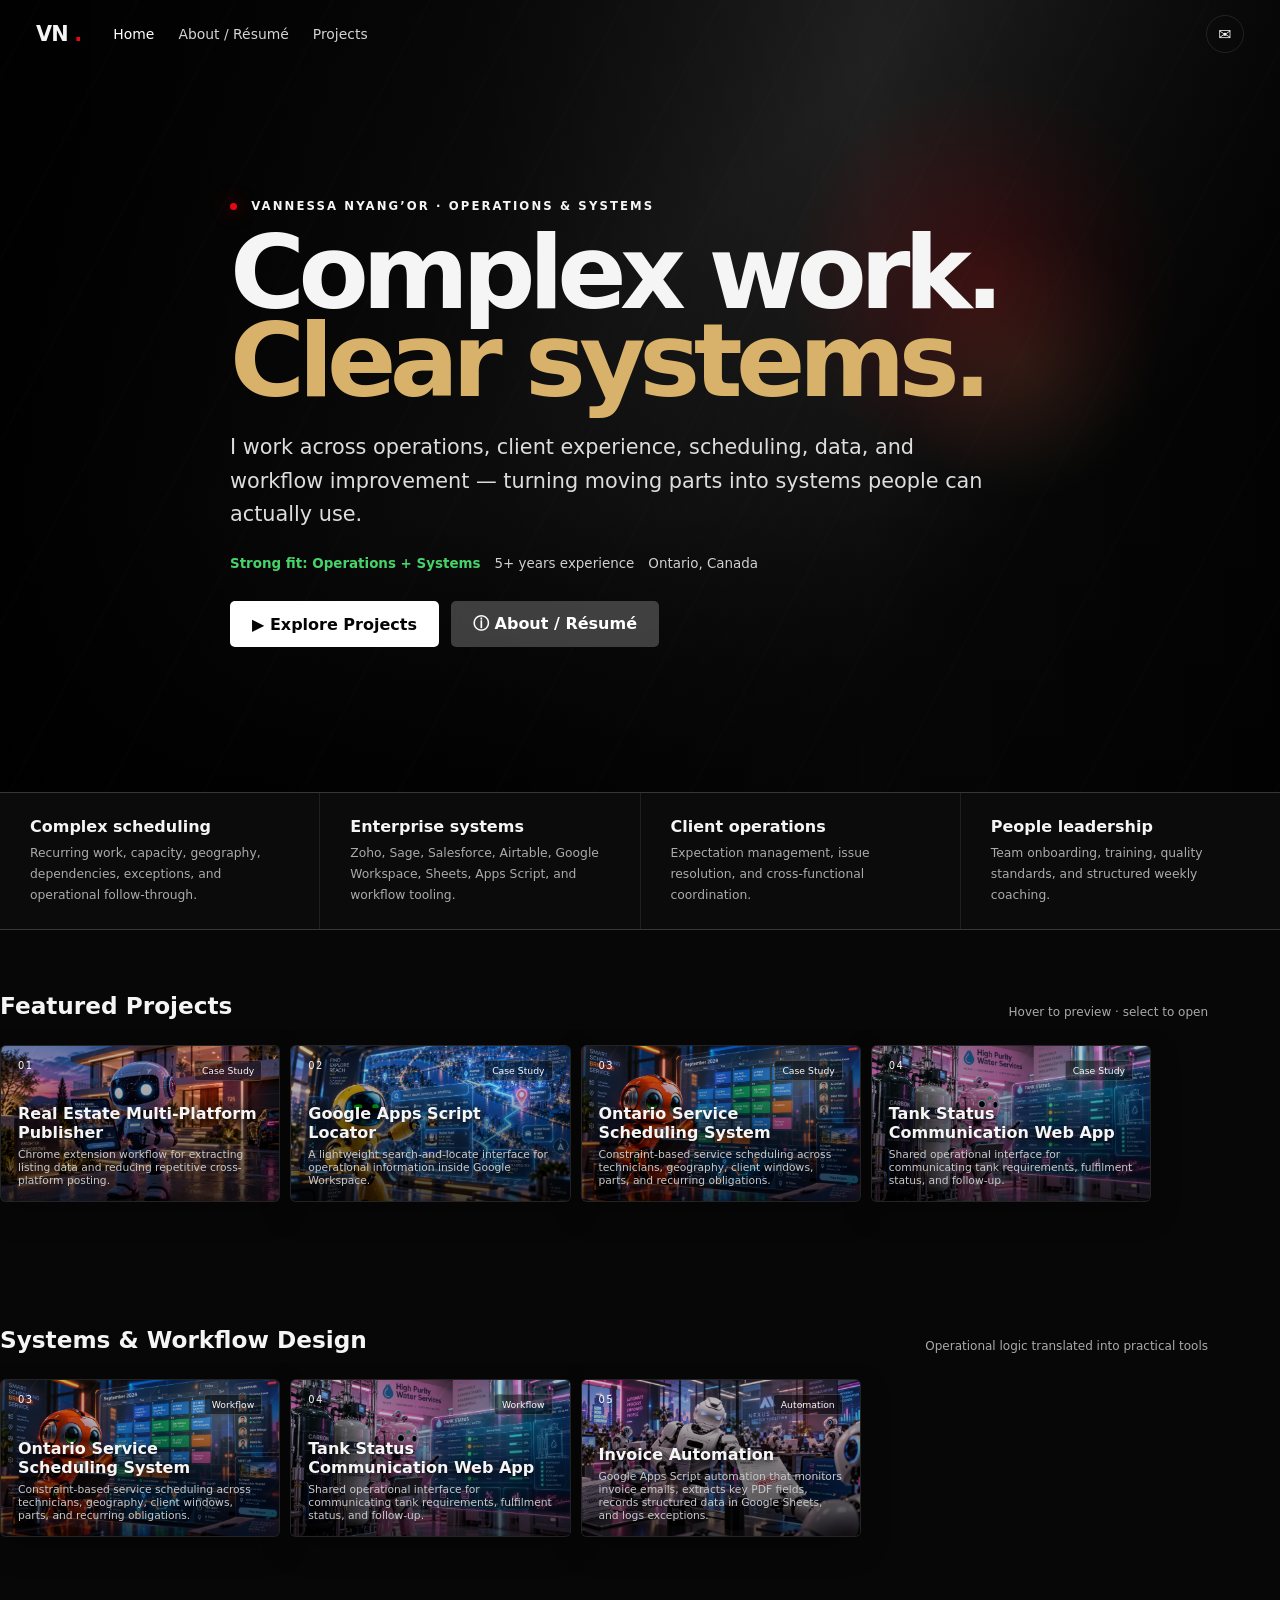
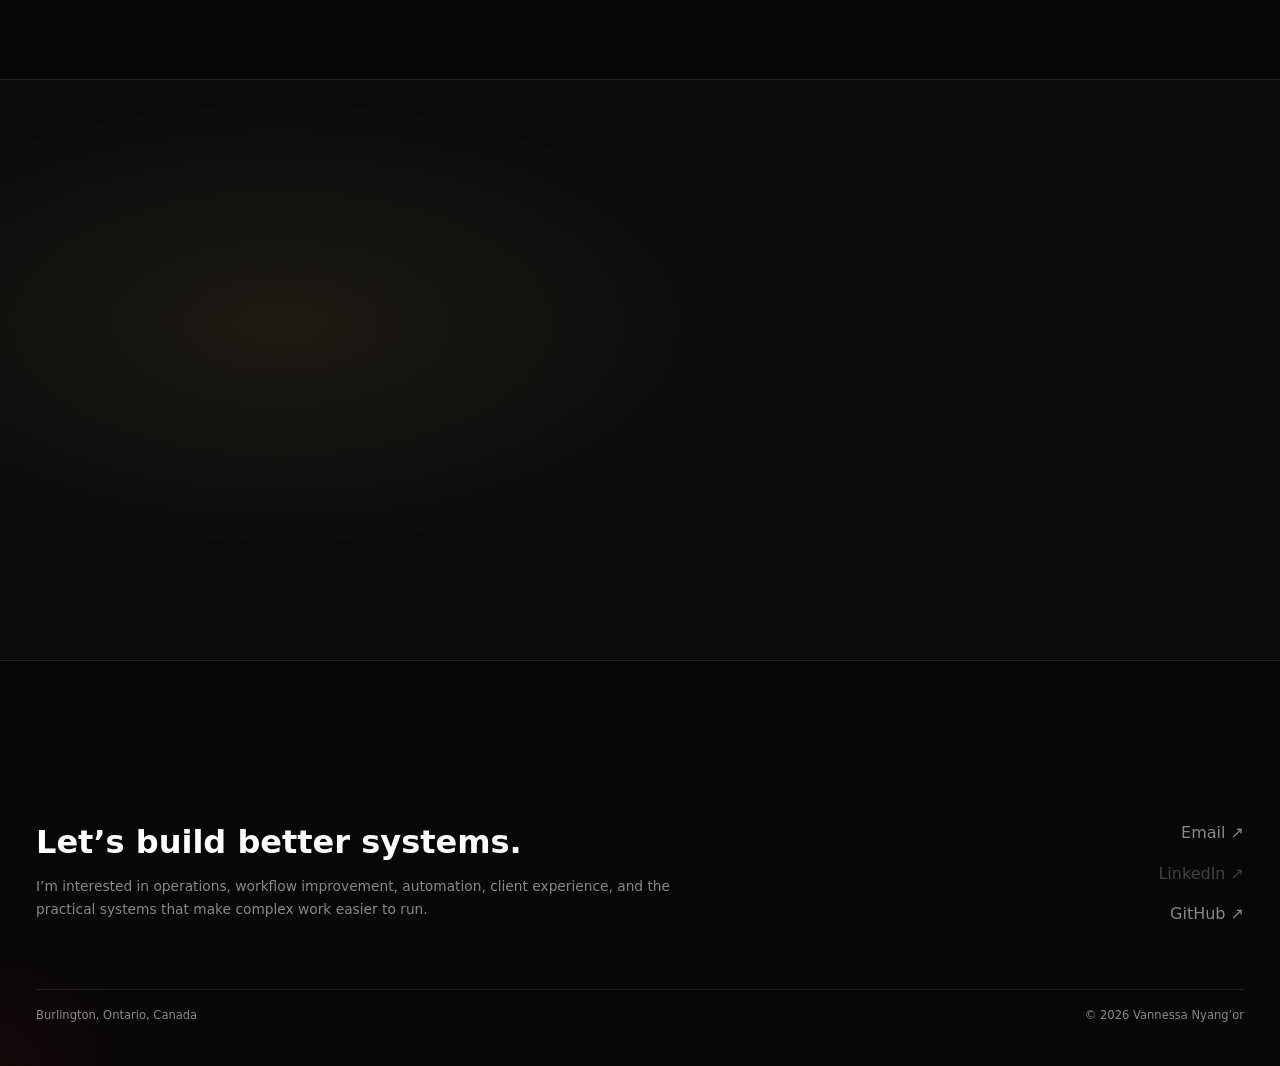
==== index.html @ 79437a76 "Add files via upload" ====
<!DOCTYPE html>
<html lang="en">
 <head>
  <meta charset="utf-8">
  <meta content="width=device-width,initial-scale=1" name="viewport">
  <title>
   Vannessa Nyang&rsquo;or | Operations & Systems
  </title>
  <meta content="Vannessa Nyang&rsquo;or &mdash; operations, client experience, scheduling, workflow improvement, and automation." name="description">
  <meta content="Vannessa Nyang&rsquo;or | Operations & Systems" property="og:title">
  <meta content="Operations, systems, workflow improvement, and practical automation." property="og:description">
  <meta content="website" property="og:type">
  <meta content="#070707" name="theme-color">
  <link href="styles.css" rel="stylesheet">
 </head>
 <body>
  <div class="site">
   <nav class="nav">
    <div class="shell nav-inner">
     <a class="logo" href="index.html">
      VN
      <span>
       .
      </span>
     </a>
     <button aria-label="Open navigation" class="menu">
      ☰
     </button>
     <div class="nav-links">
      <a class="active" href="index.html">
       Home
      </a>
      <a class="" href="about.html">
       About / R&eacute;sum&eacute;
      </a>
      <a class="" href="projects.html">
       Projects
      </a>
     </div>
     <div class="spacer">
     </div>
     <a aria-label="Email" class="contact-dot" data-link="email" href="mailto:vannessa.nyangor@gmail.com">
      ✉
     </a>
    </div>
   </nav>
   <header class="hero">
    <div class="shell hero-content">
     <div class="kicker">
      <span class="dot">
      </span>
      Vannessa Nyang&rsquo;or &middot; Operations & Systems
     </div>
     <h1>
      Complex work.
      <br>
      <span class="accent">
       Clear systems.
      </span>
     </h1>
     <div class="hero-sub">
      I work across operations, client experience, scheduling, data, and workflow improvement &mdash; turning moving parts into systems people can actually use.
     </div>
     <div class="hero-meta">
      <span class="match">
       Strong fit: Operations + Systems
      </span>
      <span>
       5+ years experience
      </span>
      <span>
       Ontario, Canada
      </span>
     </div>
     <div class="actions">
      <a class="btn primary" href="projects.html">
       ▶ Explore Projects
      </a>
      <a class="btn secondary" href="about.html">
       ⓘ About / R&eacute;sum&eacute;
      </a>
     </div>
    </div>
   </header>
   <section class="stats">
    <div class="stat">
     <b>
      Complex scheduling
     </b>
     <span>
      Recurring work, capacity, geography, dependencies, exceptions, and operational follow-through.
     </span>
    </div>
    <div class="stat">
     <b>
      Enterprise systems
     </b>
     <span>
      Zoho, Sage, Salesforce, Airtable, Google Workspace, Sheets, Apps Script, and workflow tooling.
     </span>
    </div>
    <div class="stat">
     <b>
      Client operations
     </b>
     <span>
      Expectation management, issue resolution, and cross-functional coordination.
     </span>
    </div>
    <div class="stat">
     <b>
      People leadership
     </b>
     <span>
      Team onboarding, training, quality standards, and structured weekly coaching.
     </span>
    </div>
   </section>
   <main class="content">
    <section class="rail-section shell">
     <div class="rail-head">
      <h2>
       Featured Projects
      </h2>
      <p>
       Hover to preview &middot; select to open
      </p>
     </div>
     <div class="rail-wrap" data-rail>
      <button aria-label="Scroll left" class="rail-control left" data-dir="left">
       &lsaquo;
      </button>
      <div class="rail">
       <a class="tile reveal" data-project-key="realEstatePublisher" href="project-real-estate-publisher.html" style="--c1:#e50914;--c2:#241014">
        <div class="tile-card">
         <div class="tile-art">
         </div>
         <div class="tile-top">
          <span class="tile-code">
           01
          </span>
          <span class="tile-badge">
           Case Study
          </span>
         </div>
         <div class="tile-info">
          <div class="tile-title">
           Real Estate Multi-Platform Publisher
          </div>
          <div class="tile-sub">
           Chrome extension workflow for extracting listing data and reducing repetitive cross-platform posting.
          </div>
         </div>
         <div class="tile-hover">
          <div class="tile-actions">
           <span class="circle">
            ▶
           </span>
           <span class="circle dark">
            ＋
           </span>
          </div>
          <div class="tile-desc">
           Chrome extension workflow for extracting listing data and reducing repetitive cross-platform posting.
          </div>
          <div class="tile-tags">
           <span>
            Chrome Extension
           </span>
           <span>
            Automation
           </span>
           <span>
            JavaScript
           </span>
          </div>
         </div>
        </div>
       </a>
       <a class="tile reveal" data-project-key="appsScriptLocator" href="project-apps-script-locator.html" style="--c1:#4285f4;--c2:#0d1c32">
        <div class="tile-card">
         <div class="tile-art">
         </div>
         <div class="tile-top">
          <span class="tile-code">
           02
          </span>
          <span class="tile-badge">
           Case Study
          </span>
         </div>
         <div class="tile-info">
          <div class="tile-title">
           Google Apps Script Locator
          </div>
          <div class="tile-sub">
           A lightweight search-and-locate interface for operational information inside Google Workspace.
          </div>
         </div>
         <div class="tile-hover">
          <div class="tile-actions">
           <span class="circle">
            ▶
           </span>
           <span class="circle dark">
            ＋
           </span>
          </div>
          <div class="tile-desc">
           A lightweight search-and-locate interface for operational information inside Google Workspace.
          </div>
          <div class="tile-tags">
           <span>
            Apps Script
           </span>
           <span>
            Google Workspace
           </span>
           <span>
            Search
           </span>
          </div>
         </div>
        </div>
       </a>
       <a class="tile reveal" data-project-key="serviceScheduling" href="project-service-scheduling.html" style="--c1:#d7b06a;--c2:#2d2616">
        <div class="tile-card">
         <div class="tile-art">
         </div>
         <div class="tile-top">
          <span class="tile-code">
           03
          </span>
          <span class="tile-badge">
           Case Study
          </span>
         </div>
         <div class="tile-info">
          <div class="tile-title">
           Ontario Service Scheduling System
          </div>
          <div class="tile-sub">
           Constraint-based service scheduling across technicians, geography, client windows, parts, and recurring obligations.
          </div>
         </div>
         <div class="tile-hover">
          <div class="tile-actions">
           <span class="circle">
            ▶
           </span>
           <span class="circle dark">
            ＋
           </span>
          </div>
          <div class="tile-desc">
           Constraint-based service scheduling across technicians, geography, client windows, parts, and recurring obligations.
          </div>
          <div class="tile-tags">
           <span>
            Scheduling
           </span>
           <span>
            Zoho
           </span>
           <span>
            Google Sheets
           </span>
           <span>
            Operations
           </span>
          </div>
         </div>
        </div>
       </a>
       <a class="tile reveal" data-project-key="tankStatus" href="project-tank-status.html" style="--c1:#00a878;--c2:#0b2a21">
        <div class="tile-card">
         <div class="tile-art">
         </div>
         <div class="tile-top">
          <span class="tile-code">
           04
          </span>
          <span class="tile-badge">
           Case Study
          </span>
         </div>
         <div class="tile-info">
          <div class="tile-title">
           Tank Status Communication Web App
          </div>
          <div class="tile-sub">
           Shared operational interface for communicating tank requirements, fulfilment status, and follow-up.
          </div>
         </div>
         <div class="tile-hover">
          <div class="tile-actions">
           <span class="circle">
            ▶
           </span>
           <span class="circle dark">
            ＋
           </span>
          </div>
          <div class="tile-desc">
           Shared operational interface for communicating tank requirements, fulfilment status, and follow-up.
          </div>
          <div class="tile-tags">
           <span>
            Apps Script
           </span>
           <span>
            Operations
           </span>
           <span>
            Shared Tool
           </span>
          </div>
         </div>
        </div>
       </a>
      </div>
      <button aria-label="Scroll right" class="rail-control right" data-dir="right">
       &lsaquo;
      </button>
     </div>
    </section>
    <section class="rail-section shell">
     <div class="rail-head">
      <h2>
       Systems & Workflow Design
      </h2>
      <p>
       Operational logic translated into practical tools
      </p>
     </div>
     <div class="rail-wrap" data-rail>
      <button aria-label="Scroll left" class="rail-control left" data-dir="left">
       &lsaquo;
      </button>
      <div class="rail">
       <a class="tile reveal" data-project-key="serviceScheduling" href="project-service-scheduling.html" style="--c1:#d7b06a;--c2:#2d2616">
        <div class="tile-card">
         <div class="tile-art">
         </div>
         <div class="tile-top">
          <span class="tile-code">
           03
          </span>
          <span class="tile-badge">
           Workflow
          </span>
         </div>
         <div class="tile-info">
          <div class="tile-title">
           Ontario Service Scheduling System
          </div>
          <div class="tile-sub">
           Constraint-based service scheduling across technicians, geography, client windows, parts, and recurring obligations.
          </div>
         </div>
         <div class="tile-hover">
          <div class="tile-actions">
           <span class="circle">
            ▶
           </span>
           <span class="circle dark">
            ＋
           </span>
          </div>
          <div class="tile-desc">
           Constraint-based service scheduling across technicians, geography, client windows, parts, and recurring obligations.
          </div>
          <div class="tile-tags">
           <span>
            Scheduling
           </span>
           <span>
            Zoho
           </span>
           <span>
            Google Sheets
           </span>
           <span>
            Operations
           </span>
          </div>
         </div>
        </div>
       </a>
       <a class="tile reveal" data-project-key="tankStatus" href="project-tank-status.html" style="--c1:#00a878;--c2:#0b2a21">
        <div class="tile-card">
         <div class="tile-art">
         </div>
         <div class="tile-top">
          <span class="tile-code">
           04
          </span>
          <span class="tile-badge">
           Workflow
          </span>
         </div>
         <div class="tile-info">
          <div class="tile-title">
           Tank Status Communication Web App
          </div>
          <div class="tile-sub">
           Shared operational interface for communicating tank requirements, fulfilment status, and follow-up.
          </div>
         </div>
         <div class="tile-hover">
          <div class="tile-actions">
           <span class="circle">
            ▶
           </span>
           <span class="circle dark">
            ＋
           </span>
          </div>
          <div class="tile-desc">
           Shared operational interface for communicating tank requirements, fulfilment status, and follow-up.
          </div>
          <div class="tile-tags">
           <span>
            Apps Script
           </span>
           <span>
            Operations
           </span>
           <span>
            Shared Tool
           </span>
          </div>
         </div>
        </div>
       </a>
       <a class="tile reveal" data-project-key="invoiceAutomation" href="project-invoice-automation.html" style="--c1:#f04b3d;--c2:#2b1210">
        <div class="tile-card">
         <div class="tile-art">
         </div>
         <div class="tile-top">
          <span class="tile-code">
           05
          </span>
          <span class="tile-badge">
           Automation
          </span>
         </div>
         <div class="tile-info">
          <div class="tile-title">
           Invoice Automation
          </div>
          <div class="tile-sub">
           Google Apps Script automation that monitors invoice emails, extracts key PDF fields, records structured data in Google Sheets, and logs exceptions.
          </div>
         </div>
         <div class="tile-hover">
          <div class="tile-actions">
           <span class="circle">
            ▶
           </span>
           <span class="circle dark">
            ＋
           </span>
          </div>
          <div class="tile-desc">
           Google Apps Script automation that monitors invoice emails, extracts key PDF fields, records structured data in Google Sheets, and logs exceptions.
          </div>
          <div class="tile-tags">
           <span>
            Apps Script
           </span>
           <span>
            Gmail
           </span>
           <span>
            Google Sheets
           </span>
          </div>
         </div>
        </div>
       </a>
      </div>
      <button aria-label="Scroll right" class="rail-control right" data-dir="right">
       &lsaquo;
      </button>
     </div>
    </section>
    <section class="deep-section">
     <div class="shell split reveal">
      <div>
       <div class="kicker">
        <span class="dot">
        </span>
        How I work
       </div>
       <h2>
        Operations first.
        <br>
        Technology where it helps.
       </h2>
       <p>
        I start with the operational problem &mdash; what is getting lost, repeated, delayed, or misunderstood &mdash; and use workflow design, data structure, communication, and technology to make it easier to run.
       </p>
       <div class="actions">
        <a class="btn outline" href="about.html">
         View experience
        </a>
       </div>
      </div>
      <div class="system-visual">
       <div class="system-card one">
        <b>
         01 &middot; Identify the constraint
        </b>
        <span>
         Capacity, timing, ownership, missing information, dependencies, or exception rules.
        </span>
       </div>
       <div class="system-card two">
        <b>
         02 &middot; Build the workflow
        </b>
        <span>
         Make the decision path visible, repeatable, auditable, and easy to maintain.
        </span>
       </div>
       <div class="system-card three">
        <b>
         03 &middot; Improve the handoff
        </b>
        <span>
         Keep clients, teams, and systems aligned through completion.
        </span>
       </div>
      </div>
     </div>
    </section>
   </main>
   <footer class="footer">
    <div class="shell">
     <div class="footer-grid">
      <div>
       <h2>
        Let&rsquo;s build better systems.
       </h2>
       <p>
        I&rsquo;m interested in operations, workflow improvement, automation, client experience, and the practical systems that make complex work easier to run.
       </p>
      </div>
      <div class="footer-links">
       <a data-link="email" href="mailto:vannessa.nyangor@gmail.com">
        Email &nearrow;
       </a>
       <a data-link="linkedin" href="#" title="Replace with your LinkedIn URL">
        LinkedIn &nearrow;
       </a>
       <a data-link="github" href="#" title="Replace with your GitHub URL">
        GitHub &nearrow;
       </a>
      </div>
     </div>
     <div class="footer-bottom">
      <span>
       Burlington, Ontario, Canada
      </span>
      <span>
       &copy;
       <span data-year>
       </span>
       Vannessa Nyang&rsquo;or
      </span>
     </div>
    </div>
   </footer>
  </div>
  <script src="site-config.js">
  </script>
  <script src="site.js">
  </script>
 </body>
</html>
---- styles.css ----
:root {
  --bg:#070707;
  --panel:#151515;
  --text:#f5f5f5;
  --muted:#aaa;
  --line:rgba(255,255,255,.1);
  --red:#e50914;
  --gold:#d8b26a;
  --shadow:0 24px 70px rgba(0,0,0,.56);
  --max:1480px
}

* {
  box-sizing:border-box
}

html {
  scroll-behavior:smooth;
  background:var(--bg)
}

body {
  margin:0;
  background:#070707;
  color:var(--text);
  font-family:Inter,ui-sans-serif,system-ui,-apple-system,BlinkMacSystemFont,"Segoe UI",sans-serif;
  -webkit-font-smoothing:antialiased;
  overflow-x:hidden
}

a {
  color:inherit;
  text-decoration:none
}

button {
  font:inherit
}

img,video,iframe {
  display:block;
  max-width:100%
}

.site {
  min-height:100vh;
  background:radial-gradient(900px 480px at 82% -5%,rgba(229,9,20,.1),transparent 65%),#070707
}

.shell {
  width:min(calc(100% - 72px),var(--max));
  margin:auto
}

.nav {
  position:fixed;
  inset:0 0 auto;
  z-index:100;
  height:68px;
  transition:.25s
}

.nav.scrolled {
  background:rgba(7,7,7,.95);
  box-shadow:0 10px 30px rgba(0,0,0,.3);
  backdrop-filter:blur(14px)
}

.nav-inner {
  height:100%;
  display:flex;
  align-items:center;
  gap:32px
}

.logo {
  font-weight:900;
  font-size:1.3rem;
  letter-spacing:-.04em
}

.logo span {
  color:var(--red)
}

.nav-links {
  display:flex;
  gap:24px;
  align-items:center;
  font-size:.87rem
}

.nav-links a {
  color:#d5d5d5
}

.nav-links a:hover,.nav-links a.active {
  color:#fff
}

.spacer {
  flex:1
}

.contact-dot {
  width:38px;
  height:38px;
  border-radius:50%;
  border:1px solid var(--line);
  display:grid;
  place-items:center
}

.contact-dot:hover {
  background:#fff;
  color:#000
}

.menu {
  display:none;
  background:none;
  border:0;
  color:#fff;
  font-size:1.35rem
}

.hero {
  min-height:88vh;
  display:flex;
  align-items:flex-end;
  padding:150px 0 96px;
  position:relative;
  isolation:isolate;
  overflow:hidden
}

.hero:before {
  content:"";
  position:absolute;
  inset:0;
  z-index:-3;
  background:linear-gradient(90deg,rgba(0,0,0,.96) 0,rgba(0,0,0,.7) 38%,rgba(0,0,0,.2) 68%,rgba(0,0,0,.7) 100%),linear-gradient(0deg,#070707 0,transparent 36%),radial-gradient(circle at 77% 35%,rgba(229,9,20,.28),transparent 18%),radial-gradient(circle at 80% 46%,rgba(216,178,106,.17),transparent 12%),linear-gradient(135deg,#111 10%,#292929 45%,#0a0a0a 76%)
}

.hero:after {
  content:"";
  position:absolute;
  inset:-12%;
  z-index:-2;
  opacity:.3;
  background:repeating-linear-gradient(118deg,transparent 0 42px,rgba(255,255,255,.025) 44px 45px,transparent 46px 86px);
  animation:drift 22s linear infinite
}

@keyframes drift {
  from {
    transform:translateX(-3%) rotate(-2deg)
  }

  to {
    transform:translateX(3%) translateY(2%) rotate(-2deg)
  }

}

.hero-content {
  max-width:820px
}

.kicker {
  font-size:.73rem;
  text-transform:uppercase;
  letter-spacing:.18em;
  font-weight:800;
  margin-bottom:16px
}

.dot {
  display:inline-block;
  width:7px;
  height:7px;
  border-radius:50%;
  background:var(--red);
  margin-right:8px;
  box-shadow:0 0 18px rgba(229,9,20,.8)
}

.hero h1 {
  font-size:clamp(3.8rem,8vw,8rem);
  line-height:.86;
  letter-spacing:-.065em;
  margin:0 0 26px
}

.accent {
  color:var(--gold)
}

.hero-sub {
  font-size:clamp(1.05rem,1.8vw,1.3rem);
  line-height:1.62;
  color:#ddd;
  max-width:760px
}

.hero-meta {
  display:flex;
  gap:14px;
  flex-wrap:wrap;
  margin:24px 0 30px;
  font-size:.84rem;
  color:#d0d0d0
}

.match {
  color:#46d369;
  font-weight:800
}

.actions {
  display:flex;
  gap:12px;
  flex-wrap:wrap
}

.btn {
  min-height:46px;
  padding:0 22px;
  border:0;
  border-radius:5px;
  font-weight:750;
  display:inline-flex;
  align-items:center;
  gap:10px;
  transition:.2s
}

.btn.primary {
  background:#fff;
  color:#050505
}

.btn.primary:hover {
  background:#d6d6d6
}

.btn.secondary {
  background:rgba(109,109,110,.55);
  color:#fff;
  backdrop-filter:blur(6px)
}

.btn.secondary:hover {
  background:rgba(109,109,110,.75)
}

.btn.outline {
  background:transparent;
  border:1px solid var(--line);
  color:#fff
}

.btn.outline:hover {
  border-color:#fff
}

.stats {
  display:grid;
  grid-template-columns:repeat(4,1fr);
  gap:1px;
  background:var(--line);
  border-block:1px solid var(--line)
}

.stat {
  background:#0b0b0b;
  padding:24px 30px
}

.stat b {
  display:block;
  margin-bottom:6px
}

.stat span {
  font-size:.77rem;
  color:var(--muted);
  line-height:1.45
}

.content {
  padding:20px 0 90px
}

.rail-section {
  margin:42px 0 52px
}

.rail-head {
  display:flex;
  align-items:end;
  justify-content:space-between;
  gap:20px;
  margin-bottom:10px
}

.rail-head h2 {
  font-size:1.45rem;
  margin:0
}

.rail-head p {
  font-size:.75rem;
  color:var(--muted);
  margin:0
}

.rail-wrap {
  position:relative
}

.rail {
  display:grid;
  grid-auto-flow:column;
  grid-auto-columns:minmax(270px,23.2%);
  gap:10px;
  overflow-x:auto;
  scrollbar-width:none;
  padding:16px 0 72px;
  scroll-snap-type:x proximity
}

.rail::-webkit-scrollbar {
  display:none
}

.rail-control {
  position:absolute;
  z-index:15;
  top:16px;
  bottom:72px;
  width:52px;
  border:0;
  color:#fff;
  font-size:2rem;
  background:linear-gradient(90deg,rgba(0,0,0,.82),rgba(0,0,0,.12));
  opacity:0;
  transition:.2s;
  cursor:pointer
}

.rail-wrap:hover .rail-control {
  opacity:1
}

.rail-control.left {
  left:0
}

.rail-control.right {
  right:0;
  transform:rotate(180deg)
}

.tile {
  position:relative;
  aspect-ratio:16/9;
  border-radius:6px;
  overflow:visible;
  scroll-snap-align:start;
  transition:transform .28s cubic-bezier(.2,.8,.2,1);
  z-index:1
}

.tile-card {
  position:absolute;
  inset:0;
  background:#181818;
  border-radius:6px;
  box-shadow:0 10px 30px rgba(0,0,0,.28);
  border:1px solid rgba(255,255,255,.05);
  overflow:hidden
}

.tile-art {
  position:absolute;
  inset:0;
  background:linear-gradient(180deg,transparent 28%,rgba(0,0,0,.88) 100%),radial-gradient(circle at 78% 25%,var(--c1),transparent 23%),linear-gradient(135deg,var(--c2),#090909 72%)
}

.tile-art:after {
  content:"";
  position:absolute;
  inset:0;
  opacity:.24;
  background:repeating-linear-gradient(125deg,transparent 0 28px,rgba(255,255,255,.045) 29px 30px,transparent 31px 51px)
}

.tile-top {
  position:absolute;
  left:17px;
  right:17px;
  top:14px;
  display:flex;
  justify-content:space-between;
  z-index:2
}

.tile-code {
  font-size:.62rem;
  letter-spacing:.14em;
  text-transform:uppercase
}

.tile-badge {
  font-size:.58rem;
  padding:4px 7px;
  border:1px solid rgba(255,255,255,.18);
  background:rgba(0,0,0,.5);
  border-radius:3px
}

.tile-info {
  position:absolute;
  left:17px;
  right:17px;
  bottom:14px;
  z-index:2
}

.tile-title {
  font-weight:800;
  font-size:1rem;
  line-height:1.18;
  margin-bottom:5px;
  text-shadow:0 2px 10px #000
}

.tile-sub {
  font-size:.67rem;
  color:#c8c8c8
}

.tile-hover {
  position:absolute;
  left:0;
  right:0;
  top:100%;
  background:#181818;
  border-radius:0 0 7px 7px;
  padding:14px 16px 17px;
  box-shadow:0 22px 42px rgba(0,0,0,.6);
  opacity:0;
  transform:translateY(-8px);
  pointer-events:none;
  transition:.25s;
  border-top:1px solid rgba(255,255,255,.06)
}

.tile-actions {
  display:flex;
  gap:8px;
  margin-bottom:10px
}

.circle {
  width:31px;
  height:31px;
  border-radius:50%;
  display:grid;
  place-items:center;
  background:#fff;
  color:#000;
  font-size:.82rem
}

.circle.dark {
  background:#222;
  color:#fff;
  border:1px solid rgba(255,255,255,.4)
}

.tile-desc {
  font-size:.68rem;
  line-height:1.5;
  color:#c8c8c8
}

.tile-tags {
  display:flex;
  gap:7px;
  flex-wrap:wrap;
  margin-top:9px;
  font-size:.61rem;
  color:#82d990
}

.tile:hover {
  transform:scale(1.12);
  z-index:20
}

.tile:hover .tile-card {
  overflow:visible;
  box-shadow:var(--shadow)
}

.tile:hover .tile-hover {
  opacity:1;
  transform:none;
  pointer-events:auto
}

.deep-section {
  margin-top:70px;
  padding:80px 0;
  background:radial-gradient(700px 340px at 22% 42%,rgba(216,178,106,.09),transparent 66%),#0b0b0b;
  border-block:1px solid var(--line)
}

.split {
  display:grid;
  grid-template-columns:1.05fr .95fr;
  gap:70px;
  align-items:center
}

.split h2 {
  font-size:clamp(2.8rem,5vw,5rem);
  line-height:.96;
  letter-spacing:-.05em;
  margin:0 0 24px
}

.split p {
  color:var(--muted);
  line-height:1.8;
  max-width:650px
}

.system-visual {
  position:relative;
  min-height:420px
}

.system-card {
  position:absolute;
  border:1px solid rgba(255,255,255,.12);
  background:rgba(26,26,26,.88);
  backdrop-filter:blur(12px);
  border-radius:16px;
  padding:22px;
  box-shadow:0 22px 70px rgba(0,0,0,.42)
}

.system-card.one {
  width:72%;
  left:4%;
  top:4%;
  animation:float 6s ease-in-out infinite
}

.system-card.two {
  width:70%;
  right:0;
  top:35%;
  animation:float 7s ease-in-out infinite .6s
}

.system-card.three {
  width:54%;
  left:13%;
  bottom:0;
  animation:float 8s ease-in-out infinite 1s
}

@keyframes float {
  0%,100% {
    transform:translateY(0)
  }

  50% {
    transform:translateY(-10px)
  }

}

.system-card b {
  display:block;
  margin-bottom:8px
}

.system-card span {
  font-size:.75rem;
  color:var(--muted);
  line-height:1.5
}

.footer {
  padding:72px 0 44px;
  color:#888
}

.footer-grid {
  display:grid;
  grid-template-columns:1fr auto;
  gap:40px
}

.footer h2 {
  font-size:2rem;
  color:#fff;
  margin:0 0 12px
}

.footer p {
  max-width:640px;
  line-height:1.7;
  font-size:.86rem
}

.footer-links {
  display:grid;
  gap:10px;
  justify-items:end
}

.footer-links a:hover {
  color:#fff
}

.footer-bottom {
  margin-top:54px;
  padding-top:18px;
  border-top:1px solid var(--line);
  display:flex;
  justify-content:space-between;
  font-size:.72rem
}

.page-hero {
  min-height:52vh;
  padding:140px 0 60px;
  display:flex;
  align-items:flex-end;
  background:linear-gradient(0deg,#070707 0,transparent 48%),radial-gradient(circle at 80% 24%,rgba(229,9,20,.2),transparent 20%),linear-gradient(135deg,#101010,#1c1c1c 48%,#0a0a0a)
}

.page-hero h1 {
  font-size:clamp(3.5rem,8vw,7rem);
  margin:8px 0 18px;
  letter-spacing:-.06em;
  line-height:.9
}

.page-hero p {
  max-width:790px;
  color:#d0d0d0;
  line-height:1.75
}

.resume-shell {
  display:grid;
  grid-template-columns:280px 1fr;
  gap:70px;
  padding:64px 0 100px
}

.resume-menu {
  position:sticky;
  top:100px;
  align-self:start
}

.profile {
  width:82px;
  height:82px;
  border-radius:50%;
  background:radial-gradient(circle at 34% 30%,rgba(216,178,106,.42),transparent 28%),linear-gradient(135deg,#252525,#0e0e0e);
  border:1px solid var(--line);
  margin-bottom:22px
}

.resume-menu h3 {
  margin:0 0 6px
}

.resume-menu p {
  font-size:.78rem;
  color:var(--muted);
  line-height:1.5
}

.resume-links {
  display:grid;
  gap:10px;
  margin:25px 0
}

.resume-links a {
  font-size:.8rem;
  color:var(--muted)
}

.resume-links a:hover {
  color:#fff
}

.resume-main {
  border-left:1px solid var(--line);
  padding-left:54px
}

.resume-section {
  padding-bottom:48px;
  margin-bottom:46px;
  border-bottom:1px solid var(--line)
}

.resume-section:last-child {
  border-bottom:0
}

.resume-section h2 {
  font-size:2rem;
  margin:0 0 28px
}

.job {
  margin-bottom:42px
}

.job-head {
  display:flex;
  justify-content:space-between;
  gap:28px
}

.job h3 {
  font-size:1.15rem;
  margin:0 0 6px
}

.role {
  color:var(--gold);
  font-weight:700;
  font-size:.86rem
}

.date {
  font-size:.75rem;
  color:var(--muted);
  white-space:nowrap
}

.job ul {
  margin:20px 0 0;
  padding-left:18px
}

.job li {
  color:#c4c4c4;
  line-height:1.75;
  margin-bottom:8px
}

.skills-grid {
  display:grid;
  grid-template-columns:1fr 1fr;
  gap:20px
}

.skill-box {
  background:#111;
  border:1px solid var(--line);
  padding:22px;
  border-radius:8px
}

.skill-box h3 {
  font-size:.88rem;
  margin:0 0 9px
}

.skill-box p {
  font-size:.78rem;
  line-height:1.65;
  color:var(--muted);
  margin:0
}

.projects-page {
  padding:108px 0 100px
}

.projects-title {
  padding:60px 0 34px
}

.projects-title h1 {
  font-size:clamp(3.7rem,8vw,7rem);
  letter-spacing:-.06em;
  margin:0 0 20px
}

.projects-title p {
  color:var(--muted);
  max-width:740px;
  line-height:1.75
}

.catalog {
  display:grid;
  grid-template-columns:repeat(3,1fr);
  gap:14px
}

.catalog .tile {
  aspect-ratio:16/10
}

.catalog .tile:hover {
  transform:translateY(-8px) scale(1.02)
}

.catalog .tile-hover {
  display:none
}

.case-hero {
  min-height:72vh;
  padding:150px 0 70px;
  display:flex;
  align-items:flex-end;
  position:relative;
  overflow:hidden;
  background:linear-gradient(0deg,#070707 0,rgba(7,7,7,.22) 48%,rgba(7,7,7,.45) 100%),radial-gradient(circle at 77% 25%,var(--case-accent),transparent 20%),linear-gradient(135deg,var(--case-dark),#080808 70%)
}

.case-hero:after {
  content:"";
  position:absolute;
  inset:0;
  opacity:.18;
  background:repeating-linear-gradient(125deg,transparent 0 35px,rgba(255,255,255,.05) 36px 37px,transparent 38px 64px)
}

.case-hero .shell {
  position:relative;
  z-index:2
}

.case-badge {
  display:inline-flex;
  padding:5px 9px;
  border:1px solid rgba(255,255,255,.2);
  background:rgba(0,0,0,.35);
  border-radius:3px;
  font-size:.65rem;
  letter-spacing:.12em;
  text-transform:uppercase
}

.case-hero h1 {
  font-size:clamp(3.7rem,7vw,7rem);
  line-height:.9;
  letter-spacing:-.06em;
  margin:18px 0 20px;
  max-width:1050px
}

.case-hero p {
  max-width:780px;
  line-height:1.7;
  color:#ddd
}

.case-meta {
  display:flex;
  gap:12px;
  flex-wrap:wrap;
  margin-top:25px;
  font-size:.72rem;
  color:#c9c9c9
}

.case-meta span+span:before {
  content:"•";
  margin-right:12px;
  color:#666
}

.case-content {
  display:grid;
  grid-template-columns:minmax(0,1fr) 310px;
  gap:72px;
  padding:68px 0 110px
}

.case-body h2 {
  font-size:2rem;
  margin:48px 0 16px
}

.case-body h2:first-child {
  margin-top:0
}

.case-body p,.case-body li {
  color:#c5c5c5;
  line-height:1.85
}

.case-body ul {
  padding-left:20px
}

.case-aside {
  border-left:1px solid var(--line);
  padding-left:30px
}

.case-aside dt {
  font-size:.65rem;
  letter-spacing:.12em;
  text-transform:uppercase;
  color:var(--gold);
  margin-top:22px
}

.case-aside dd {
  margin:7px 0 0;
  color:#c6c6c6;
  line-height:1.55;
  font-size:.8rem
}

.media {
  aspect-ratio:16/9;
  background:radial-gradient(circle at 50% 45%,rgba(229,9,20,.14),transparent 30%),#111;
  border:1px solid var(--line);
  border-radius:10px;
  overflow:hidden;
  margin:42px 0;
  display:grid;
  place-items:center;
  box-shadow:0 18px 60px rgba(0,0,0,.34)
}

.media-placeholder {
  text-align:center;
  max-width:470px;
  padding:30px
}

.play {
  width:60px;
  height:60px;
  border-radius:50%;
  background:#fff;
  color:#000;
  display:grid;
  place-items:center;
  margin:0 auto 18px
}

.media-placeholder b {
  display:block;
  margin-bottom:7px
}

.media-placeholder span {
  font-size:.76rem;
  color:var(--muted);
  line-height:1.55
}

.media iframe,.media video {
  width:100%;
  height:100%;
  border:0;
  object-fit:cover
}

.reveal {
  opacity:0;
  transform:translateY(18px);
  transition:opacity .7s ease,transform .7s ease
}

.reveal.visible {
  opacity:1;
  transform:none
}

.cursor-glow {
  position:fixed;
  width:320px;
  height:320px;
  border-radius:50%;
  pointer-events:none;
  z-index:0;
  background:radial-gradient(circle,rgba(229,9,20,.055),transparent 67%);
  transform:translate(-50%,-50%);
  mix-blend-mode:screen
}

@media(max-width:1000px) {
  .catalog {
    grid-template-columns:1fr 1fr
  }

  .rail {
    grid-auto-columns:minmax(260px,40%)
  }

}

@media(max-width:900px) {
  .split,.resume-shell,.case-content {
    grid-template-columns:1fr
  }

  .resume-menu {
    position:static
  }

  .resume-main {
    border-left:0;
    padding-left:0
  }

  .case-aside {
    border-left:0;
    border-top:1px solid var(--line);
    padding:20px 0 0
  }

}

@media(max-width:850px) {
  .stats {
    grid-template-columns:1fr 1fr
  }

  .nav-links {
    display:none;
    position:absolute;
    top:68px;
    left:14px;
    right:14px;
    background:#111;
    border:1px solid var(--line);
    padding:18px;
    border-radius:10px;
    flex-direction:column;
    align-items:flex-start
  }

  .nav-links.open {
    display:flex
  }

  .menu {
    display:block
  }

  .system-visual {
    min-height:360px
  }

}

@media(max-width:650px) {
  .shell {
    width:min(calc(100% - 28px),var(--max))
  }

  .rail {
    grid-auto-columns:minmax(250px,78%);
    padding-bottom:28px
  }

  .rail-control {
    display:none
  }

  .tile:hover {
    transform:none
  }

  .tile-hover {
    display:none
  }

  .catalog {
    grid-template-columns:1fr
  }

  .skills-grid {
    grid-template-columns:1fr
  }

  .job-head {
    display:block
  }

  .date {
    display:block;
    margin-top:8px
  }

  .footer-grid {
    grid-template-columns:1fr
  }

  .footer-links {
    justify-items:start
  }

  .footer-bottom {
    display:block
  }

  .footer-bottom span {
    display:block;
    margin-top:8px
  }

}

@media(max-width:520px) {
  .stats {
    grid-template-columns:1fr
  }

}

@media(pointer:coarse) {
  .cursor-glow {
    display:none
  }

}

/* ---------------------------------------------------------
   EASY MEDIA SYSTEM
   Project imagery is optional. If the expected PNG does not
   exist, the original gradient artwork remains unchanged.
   --------------------------------------------------------- */
.profile-shell {
  position: relative;
  width: 128px;
  height: 128px;
  margin-bottom: 22px;
  border-radius: 50%;
  overflow: hidden;
  border: 1px solid rgba(255,255,255,.16);
  box-shadow: 0 18px 45px rgba(0,0,0,.45);
  background: radial-gradient(circle at 34% 30%,rgba(216,178,106,.42),transparent 28%),linear-gradient(135deg,#252525,#0e0e0e);
}

.profile-shell .profile {
  position: absolute;
  inset: 0;
  width: 100%;
  height: 100%;
  margin: 0;
  border: 0;
  border-radius: 50%;
  object-fit: cover;
  object-position: center;
  opacity: 0;
  transition: opacity .25s ease;
}

.profile-shell.has-profile-image .profile {
  opacity: 1;
}

.profile-fallback {
  position: absolute;
  inset: 0;
  display: grid;
  place-items: center;
  font-size: 1.25rem;
  font-weight: 900;
  letter-spacing: .05em;
  color: #f5f5f5;
}

.profile-shell.has-profile-image .profile-fallback {
  opacity: 0;
}

.tile-art::before {
  content: "";
  position: absolute;
  inset: 0;
  z-index: 0;
  background-image: var(--project-image);
  background-size: cover;
  background-position: center;
  opacity: 0;
  transform: scale(1.02);
  transition: opacity .3s ease, transform .35s ease;
}

.tile.has-project-image .tile-art::before {
  opacity: .72;
}

.tile.has-project-image:hover .tile-art::before {
  transform: scale(1.06);
}

.tile.has-project-image .tile-art::after {
  z-index: 1;
  opacity: .72;
  background: linear-gradient(180deg,transparent 18%,rgba(0,0,0,.88) 100%),repeating-linear-gradient(125deg,transparent 0 28px,rgba(255,255,255,.045) 29px 30px,transparent 31px 51px);
}

.case-hero.has-project-image {
  background-image: linear-gradient(0deg,#070707 0,rgba(7,7,7,.18) 52%,rgba(7,7,7,.45) 100%),linear-gradient(90deg,rgba(7,7,7,.84) 0,rgba(7,7,7,.38) 55%,rgba(7,7,7,.3) 100%),var(--project-image);
  background-size: cover;
  background-position: center;
}

.workflow-steps {
  display: grid;
  grid-template-columns: repeat(2,minmax(0,1fr));
  gap: 14px;
  margin: 24px 0 12px;
}

.workflow-step {
  min-height: 175px;
  padding: 22px;
  border: 1px solid var(--line);
  border-radius: 10px;
  background: linear-gradient(145deg,rgba(255,255,255,.045),rgba(255,255,255,.012));
}

.workflow-step .step-number {
  display: block;
  margin-bottom: 18px;
  color: var(--gold);
  font-size: .65rem;
  font-weight: 800;
  letter-spacing: .14em;
  text-transform: uppercase;
}

.workflow-step h3 {
  margin: 0 0 10px;
  font-size: 1rem;
}

.workflow-step p {
  margin: 0;
  font-size: .82rem;
  line-height: 1.7;
}

.media-note {
  margin-top: -28px;
  margin-bottom: 38px;
  color: #777;
  font-size: .68rem;
  line-height: 1.5;
}

[data-link="linkedin"][aria-disabled="true"] {
  opacity: .45;
  cursor: default;
}

@media(max-width:700px) {
  .workflow-steps {
    grid-template-columns: 1fr;
  }

}
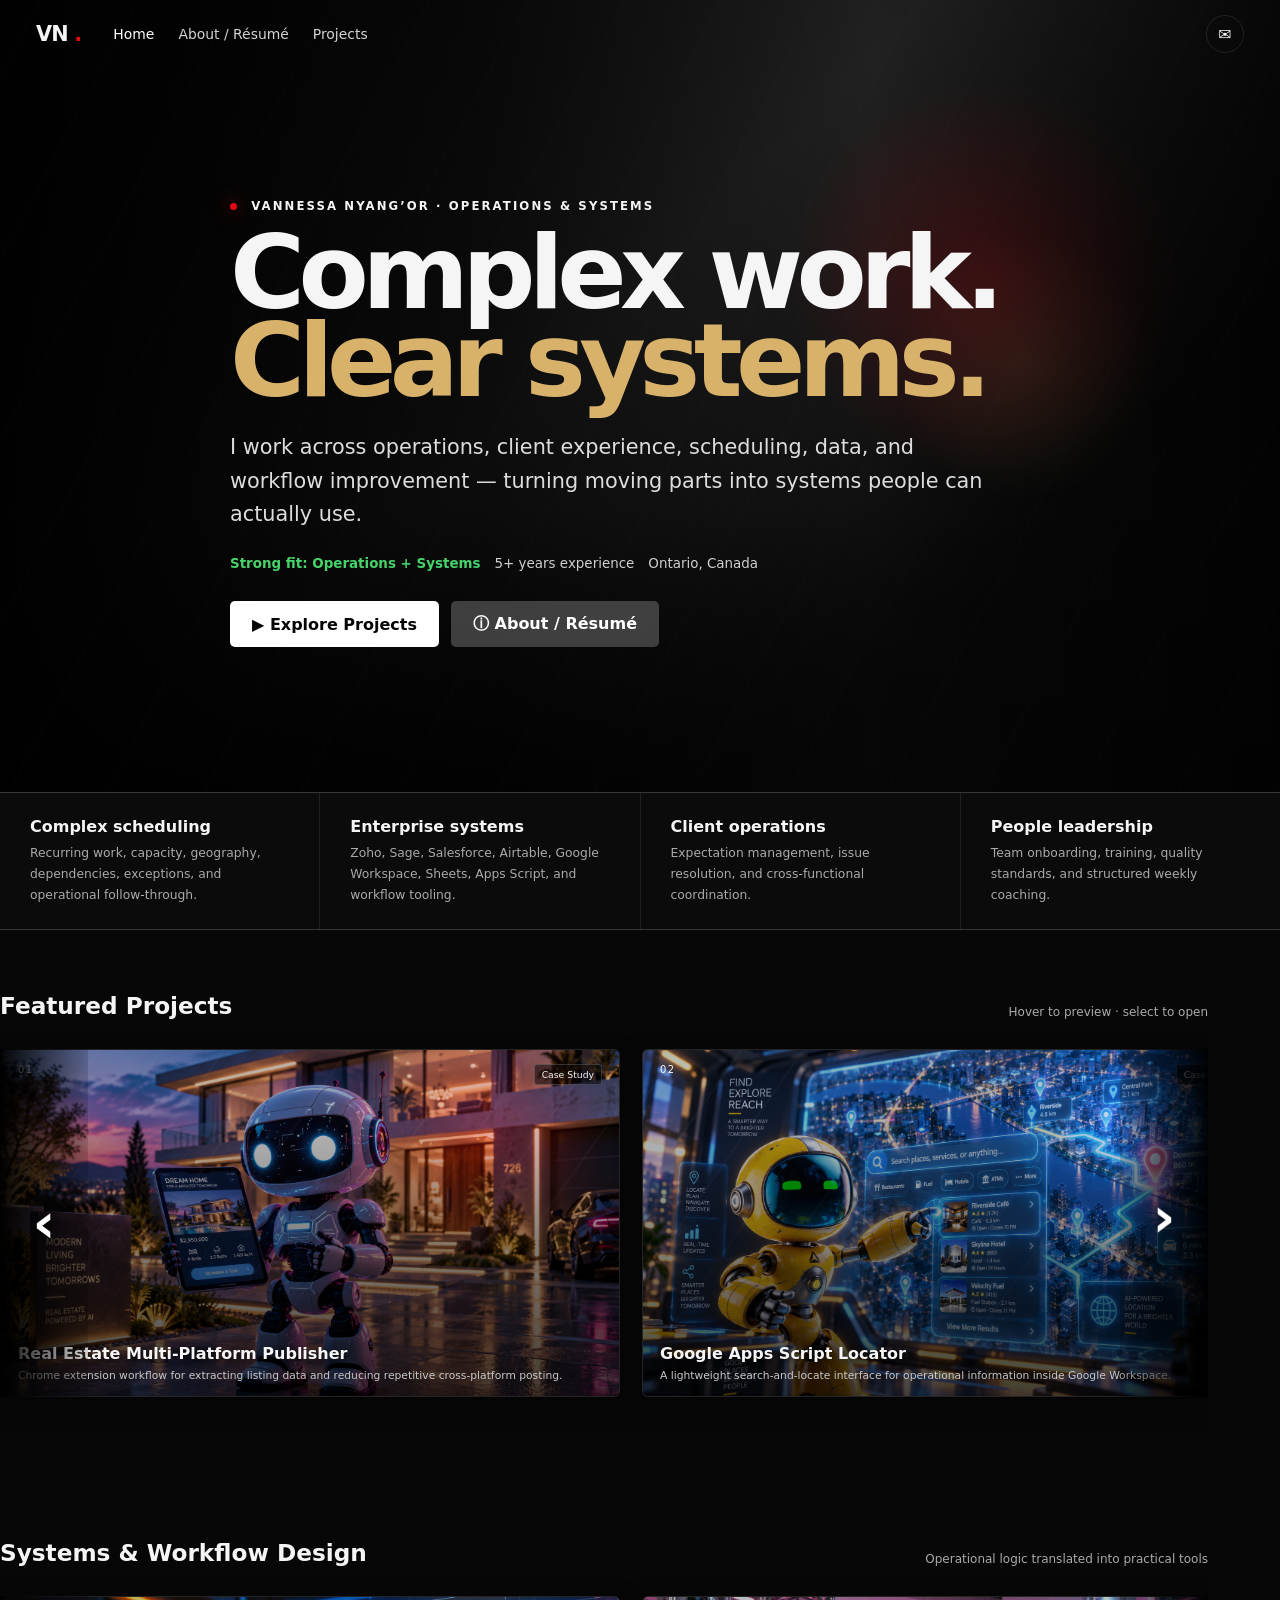
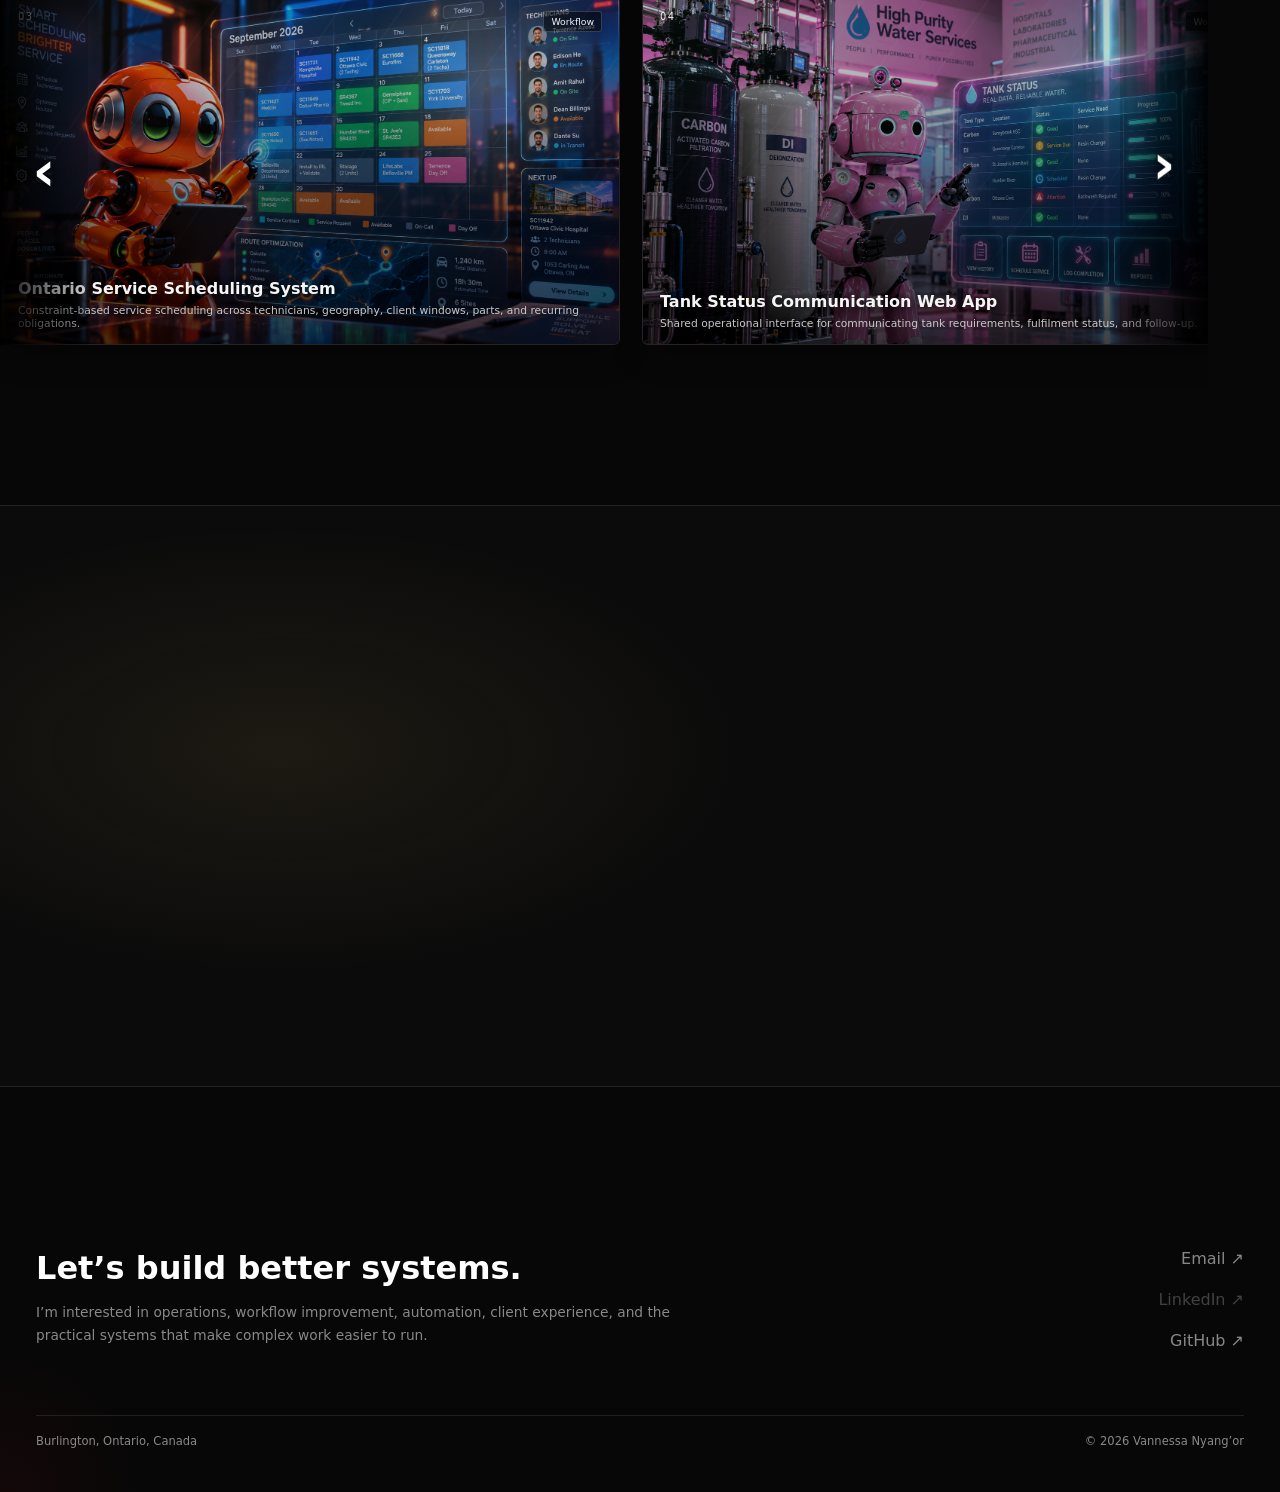
==== commit 3bf8db6d: "Add files via upload" ====
--- a/index.html
+++ b/index.html
@@ -1,581 +1,613 @@
 <!DOCTYPE html>
+
 <html lang="en">
- <head>
-  <meta charset="utf-8">
-  <meta content="width=device-width,initial-scale=1" name="viewport">
-  <title>
-   Vannessa Nyang&rsquo;or | Operations & Systems
+<head>
+<meta charset="utf-8"/>
+<meta content="width=device-width,initial-scale=1" name="viewport"/>
+<title>
+   Vannessa Nyang’or | Operations &amp; Systems
   </title>
-  <meta content="Vannessa Nyang&rsquo;or &mdash; operations, client experience, scheduling, workflow improvement, and automation." name="description">
-  <meta content="Vannessa Nyang&rsquo;or | Operations & Systems" property="og:title">
-  <meta content="Operations, systems, workflow improvement, and practical automation." property="og:description">
-  <meta content="website" property="og:type">
-  <meta content="#070707" name="theme-color">
-  <link href="styles.css" rel="stylesheet">
- </head>
- <body>
-  <div class="site">
-   <nav class="nav">
-    <div class="shell nav-inner">
-     <a class="logo" href="index.html">
+<meta content="Vannessa Nyang’or — operations, client experience, scheduling, workflow improvement, and automation." name="description"/>
+<meta content="Vannessa Nyang’or | Operations &amp; Systems" property="og:title"/>
+<meta content="Operations, systems, workflow improvement, and practical automation." property="og:description"/>
+<meta content="website" property="og:type"/>
+<meta content="#070707" name="theme-color"/>
+<link href="styles.css" rel="stylesheet"/>
+</head>
+<body>
+<div class="site">
+<nav class="nav">
+<div class="shell nav-inner">
+<a class="logo" href="index.html">
       VN
       <span>
        .
       </span>
-     </a>
-     <button aria-label="Open navigation" class="menu">
+</a>
+<button aria-label="Open navigation" class="menu">
       ☰
      </button>
-     <div class="nav-links">
-      <a class="active" href="index.html">
+<div class="nav-links">
+<a class="active" href="index.html">
        Home
       </a>
-      <a class="" href="about.html">
-       About / R&eacute;sum&eacute;
+<a class="" href="about.html">
+       About / Résumé
       </a>
-      <a class="" href="projects.html">
+<a class="" href="projects.html">
        Projects
       </a>
-     </div>
-     <div class="spacer">
-     </div>
-     <a aria-label="Email" class="contact-dot" data-link="email" href="mailto:vannessa.nyangor@gmail.com">
+</div>
+<div class="spacer">
+</div>
+<a aria-label="Email" class="contact-dot" data-link="email" href="mailto:vannessa.nyangor@gmail.com">
       ✉
      </a>
-    </div>
-   </nav>
-   <header class="hero">
-    <div class="shell hero-content">
-     <div class="kicker">
-      <span class="dot">
-      </span>
-      Vannessa Nyang&rsquo;or &middot; Operations & Systems
+</div>
+</nav>
+<header class="hero">
+<div class="shell hero-content">
+<div class="kicker">
+<span class="dot">
+</span>
+      Vannessa Nyang’or · Operations &amp; Systems
      </div>
-     <h1>
+<h1>
       Complex work.
-      <br>
-      <span class="accent">
+      <br/>
+<span class="accent">
        Clear systems.
       </span>
-     </h1>
-     <div class="hero-sub">
-      I work across operations, client experience, scheduling, data, and workflow improvement &mdash; turning moving parts into systems people can actually use.
+</h1>
+<div class="hero-sub">
+      I work across operations, client experience, scheduling, data, and workflow improvement — turning moving parts into systems people can actually use.
      </div>
-     <div class="hero-meta">
-      <span class="match">
+<div class="hero-meta">
+<span class="match">
        Strong fit: Operations + Systems
       </span>
-      <span>
+<span>
        5+ years experience
       </span>
-      <span>
+<span>
        Ontario, Canada
       </span>
-     </div>
-     <div class="actions">
-      <a class="btn primary" href="projects.html">
+</div>
+<div class="actions">
+<a class="btn primary" href="projects.html">
        ▶ Explore Projects
       </a>
-      <a class="btn secondary" href="about.html">
-       ⓘ About / R&eacute;sum&eacute;
+<a class="btn secondary" href="about.html">
+       ⓘ About / Résumé
       </a>
-     </div>
-    </div>
-   </header>
-   <section class="stats">
-    <div class="stat">
-     <b>
+</div>
+</div>
+</header>
+<section class="stats">
+<div class="stat">
+<b>
       Complex scheduling
      </b>
-     <span>
+<span>
       Recurring work, capacity, geography, dependencies, exceptions, and operational follow-through.
      </span>
-    </div>
-    <div class="stat">
-     <b>
+</div>
+<div class="stat">
+<b>
       Enterprise systems
      </b>
-     <span>
+<span>
       Zoho, Sage, Salesforce, Airtable, Google Workspace, Sheets, Apps Script, and workflow tooling.
      </span>
-    </div>
-    <div class="stat">
-     <b>
+</div>
+<div class="stat">
+<b>
       Client operations
      </b>
-     <span>
+<span>
       Expectation management, issue resolution, and cross-functional coordination.
      </span>
-    </div>
-    <div class="stat">
-     <b>
+</div>
+<div class="stat">
+<b>
       People leadership
      </b>
-     <span>
+<span>
       Team onboarding, training, quality standards, and structured weekly coaching.
      </span>
-    </div>
-   </section>
-   <main class="content">
-    <section class="rail-section shell">
-     <div class="rail-head">
-      <h2>
+</div>
+</section>
+<main class="content">
+<section class="rail-section shell">
+<div class="rail-head">
+<h2>
        Featured Projects
       </h2>
-      <p>
-       Hover to preview &middot; select to open
+<p>
+       Hover to preview · select to open
       </p>
-     </div>
-     <div class="rail-wrap" data-rail>
-      <button aria-label="Scroll left" class="rail-control left" data-dir="left">
-       &lsaquo;
+</div>
+<div class="rail-wrap" data-rail="">
+<button aria-label="Scroll left" class="rail-control left" data-dir="left">
+       ‹
       </button>
-      <div class="rail">
-       <a class="tile reveal" data-project-key="realEstatePublisher" href="project-real-estate-publisher.html" style="--c1:#e50914;--c2:#241014">
-        <div class="tile-card">
-         <div class="tile-art">
-         </div>
-         <div class="tile-top">
-          <span class="tile-code">
+<div class="rail">
+<a class="tile reveal" data-project-key="realEstatePublisher" href="project-real-estate-publisher.html" style="--c1:#e50914;--c2:#241014">
+<div class="tile-card">
+<div class="tile-art">
+</div>
+<div class="tile-top">
+<span class="tile-code">
            01
           </span>
-          <span class="tile-badge">
+<span class="tile-badge">
            Case Study
           </span>
-         </div>
-         <div class="tile-info">
-          <div class="tile-title">
+</div>
+<div class="tile-info">
+<div class="tile-title">
            Real Estate Multi-Platform Publisher
           </div>
-          <div class="tile-sub">
+<div class="tile-sub">
            Chrome extension workflow for extracting listing data and reducing repetitive cross-platform posting.
           </div>
-         </div>
-         <div class="tile-hover">
-          <div class="tile-actions">
-           <span class="circle">
-            ▶
-           </span>
-           <span class="circle dark">
-            ＋
-           </span>
-          </div>
-          <div class="tile-desc">
+</div>
+<div class="tile-hover">
+<div class="tile-actions">
+<span class="circle">
+            ▶
+           </span>
+<span class="circle dark">
+            ＋
+           </span>
+</div>
+<div class="tile-desc">
            Chrome extension workflow for extracting listing data and reducing repetitive cross-platform posting.
           </div>
-          <div class="tile-tags">
-           <span>
+<div class="tile-tags">
+<span>
             Chrome Extension
            </span>
-           <span>
+<span>
             Automation
            </span>
-           <span>
+<span>
             JavaScript
            </span>
-          </div>
-         </div>
-        </div>
-       </a>
-       <a class="tile reveal" data-project-key="appsScriptLocator" href="project-apps-script-locator.html" style="--c1:#4285f4;--c2:#0d1c32">
-        <div class="tile-card">
-         <div class="tile-art">
-         </div>
-         <div class="tile-top">
-          <span class="tile-code">
+</div>
+</div>
+</div>
+</a>
+<a class="tile reveal" data-project-key="appsScriptLocator" href="project-apps-script-locator.html" style="--c1:#4285f4;--c2:#0d1c32">
+<div class="tile-card">
+<div class="tile-art">
+</div>
+<div class="tile-top">
+<span class="tile-code">
            02
           </span>
-          <span class="tile-badge">
+<span class="tile-badge">
            Case Study
           </span>
-         </div>
-         <div class="tile-info">
-          <div class="tile-title">
+</div>
+<div class="tile-info">
+<div class="tile-title">
            Google Apps Script Locator
           </div>
-          <div class="tile-sub">
+<div class="tile-sub">
            A lightweight search-and-locate interface for operational information inside Google Workspace.
           </div>
-         </div>
-         <div class="tile-hover">
-          <div class="tile-actions">
-           <span class="circle">
-            ▶
-           </span>
-           <span class="circle dark">
-            ＋
-           </span>
-          </div>
-          <div class="tile-desc">
+</div>
+<div class="tile-hover">
+<div class="tile-actions">
+<span class="circle">
+            ▶
+           </span>
+<span class="circle dark">
+            ＋
+           </span>
+</div>
+<div class="tile-desc">
            A lightweight search-and-locate interface for operational information inside Google Workspace.
           </div>
-          <div class="tile-tags">
-           <span>
+<div class="tile-tags">
+<span>
             Apps Script
            </span>
-           <span>
+<span>
             Google Workspace
            </span>
-           <span>
+<span>
             Search
            </span>
-          </div>
-         </div>
-        </div>
-       </a>
-       <a class="tile reveal" data-project-key="serviceScheduling" href="project-service-scheduling.html" style="--c1:#d7b06a;--c2:#2d2616">
-        <div class="tile-card">
-         <div class="tile-art">
-         </div>
-         <div class="tile-top">
-          <span class="tile-code">
+</div>
+</div>
+</div>
+</a>
+<a class="tile reveal" data-project-key="serviceScheduling" href="project-service-scheduling.html" style="--c1:#d7b06a;--c2:#2d2616">
+<div class="tile-card">
+<div class="tile-art">
+</div>
+<div class="tile-top">
+<span class="tile-code">
            03
           </span>
-          <span class="tile-badge">
+<span class="tile-badge">
            Case Study
           </span>
-         </div>
-         <div class="tile-info">
-          <div class="tile-title">
+</div>
+<div class="tile-info">
+<div class="tile-title">
            Ontario Service Scheduling System
           </div>
-          <div class="tile-sub">
+<div class="tile-sub">
            Constraint-based service scheduling across technicians, geography, client windows, parts, and recurring obligations.
           </div>
-         </div>
-         <div class="tile-hover">
-          <div class="tile-actions">
-           <span class="circle">
-            ▶
-           </span>
-           <span class="circle dark">
-            ＋
-           </span>
-          </div>
-          <div class="tile-desc">
+</div>
+<div class="tile-hover">
+<div class="tile-actions">
+<span class="circle">
+            ▶
+           </span>
+<span class="circle dark">
+            ＋
+           </span>
+</div>
+<div class="tile-desc">
            Constraint-based service scheduling across technicians, geography, client windows, parts, and recurring obligations.
           </div>
-          <div class="tile-tags">
-           <span>
+<div class="tile-tags">
+<span>
             Scheduling
            </span>
-           <span>
+<span>
             Zoho
            </span>
-           <span>
+<span>
             Google Sheets
            </span>
-           <span>
+<span>
             Operations
            </span>
-          </div>
-         </div>
-        </div>
-       </a>
-       <a class="tile reveal" data-project-key="tankStatus" href="project-tank-status.html" style="--c1:#00a878;--c2:#0b2a21">
-        <div class="tile-card">
-         <div class="tile-art">
-         </div>
-         <div class="tile-top">
-          <span class="tile-code">
+</div>
+</div>
+</div>
+</a>
+<a class="tile reveal" data-project-key="tankStatus" href="project-tank-status.html" style="--c1:#00a878;--c2:#0b2a21">
+<div class="tile-card">
+<div class="tile-art">
+</div>
+<div class="tile-top">
+<span class="tile-code">
            04
           </span>
-          <span class="tile-badge">
+<span class="tile-badge">
            Case Study
           </span>
-         </div>
-         <div class="tile-info">
-          <div class="tile-title">
+</div>
+<div class="tile-info">
+<div class="tile-title">
            Tank Status Communication Web App
           </div>
-          <div class="tile-sub">
+<div class="tile-sub">
            Shared operational interface for communicating tank requirements, fulfilment status, and follow-up.
           </div>
-         </div>
-         <div class="tile-hover">
-          <div class="tile-actions">
-           <span class="circle">
-            ▶
-           </span>
-           <span class="circle dark">
-            ＋
-           </span>
-          </div>
-          <div class="tile-desc">
+</div>
+<div class="tile-hover">
+<div class="tile-actions">
+<span class="circle">
+            ▶
+           </span>
+<span class="circle dark">
+            ＋
+           </span>
+</div>
+<div class="tile-desc">
            Shared operational interface for communicating tank requirements, fulfilment status, and follow-up.
           </div>
-          <div class="tile-tags">
-           <span>
+<div class="tile-tags">
+<span>
             Apps Script
            </span>
-           <span>
+<span>
             Operations
            </span>
-           <span>
+<span>
             Shared Tool
            </span>
-          </div>
-         </div>
-        </div>
-       </a>
-      </div>
-      <button aria-label="Scroll right" class="rail-control right" data-dir="right">
-       &lsaquo;
+</div>
+</div>
+</div>
+</a>
+</div>
+<button aria-label="Scroll right" class="rail-control right" data-dir="right">
+       ‹
       </button>
-     </div>
-    </section>
-    <section class="rail-section shell">
-     <div class="rail-head">
-      <h2>
-       Systems & Workflow Design
+</div>
+</section>
+<section class="rail-section shell">
+<div class="rail-head">
+<h2>
+       Systems &amp; Workflow Design
       </h2>
-      <p>
+<p>
        Operational logic translated into practical tools
       </p>
-     </div>
-     <div class="rail-wrap" data-rail>
-      <button aria-label="Scroll left" class="rail-control left" data-dir="left">
-       &lsaquo;
+</div>
+<div class="rail-wrap" data-rail="">
+<button aria-label="Scroll left" class="rail-control left" data-dir="left">
+       ‹
       </button>
-      <div class="rail">
-       <a class="tile reveal" data-project-key="serviceScheduling" href="project-service-scheduling.html" style="--c1:#d7b06a;--c2:#2d2616">
-        <div class="tile-card">
-         <div class="tile-art">
-         </div>
-         <div class="tile-top">
-          <span class="tile-code">
+<div class="rail">
+<a class="tile reveal" data-project-key="serviceScheduling" href="project-service-scheduling.html" style="--c1:#d7b06a;--c2:#2d2616">
+<div class="tile-card">
+<div class="tile-art">
+</div>
+<div class="tile-top">
+<span class="tile-code">
            03
           </span>
-          <span class="tile-badge">
+<span class="tile-badge">
            Workflow
           </span>
-         </div>
-         <div class="tile-info">
-          <div class="tile-title">
+</div>
+<div class="tile-info">
+<div class="tile-title">
            Ontario Service Scheduling System
           </div>
-          <div class="tile-sub">
+<div class="tile-sub">
            Constraint-based service scheduling across technicians, geography, client windows, parts, and recurring obligations.
           </div>
-         </div>
-         <div class="tile-hover">
-          <div class="tile-actions">
-           <span class="circle">
-            ▶
-           </span>
-           <span class="circle dark">
-            ＋
-           </span>
-          </div>
-          <div class="tile-desc">
+</div>
+<div class="tile-hover">
+<div class="tile-actions">
+<span class="circle">
+            ▶
+           </span>
+<span class="circle dark">
+            ＋
+           </span>
+</div>
+<div class="tile-desc">
            Constraint-based service scheduling across technicians, geography, client windows, parts, and recurring obligations.
           </div>
-          <div class="tile-tags">
-           <span>
+<div class="tile-tags">
+<span>
             Scheduling
            </span>
-           <span>
+<span>
             Zoho
            </span>
-           <span>
+<span>
             Google Sheets
            </span>
-           <span>
+<span>
             Operations
            </span>
-          </div>
-         </div>
-        </div>
-       </a>
-       <a class="tile reveal" data-project-key="tankStatus" href="project-tank-status.html" style="--c1:#00a878;--c2:#0b2a21">
-        <div class="tile-card">
-         <div class="tile-art">
-         </div>
-         <div class="tile-top">
-          <span class="tile-code">
+</div>
+</div>
+</div>
+</a>
+<a class="tile reveal" data-project-key="tankStatus" href="project-tank-status.html" style="--c1:#00a878;--c2:#0b2a21">
+<div class="tile-card">
+<div class="tile-art">
+</div>
+<div class="tile-top">
+<span class="tile-code">
            04
           </span>
-          <span class="tile-badge">
+<span class="tile-badge">
            Workflow
           </span>
-         </div>
-         <div class="tile-info">
-          <div class="tile-title">
+</div>
+<div class="tile-info">
+<div class="tile-title">
            Tank Status Communication Web App
           </div>
-          <div class="tile-sub">
+<div class="tile-sub">
            Shared operational interface for communicating tank requirements, fulfilment status, and follow-up.
           </div>
-         </div>
-         <div class="tile-hover">
-          <div class="tile-actions">
-           <span class="circle">
-            ▶
-           </span>
-           <span class="circle dark">
-            ＋
-           </span>
-          </div>
-          <div class="tile-desc">
+</div>
+<div class="tile-hover">
+<div class="tile-actions">
+<span class="circle">
+            ▶
+           </span>
+<span class="circle dark">
+            ＋
+           </span>
+</div>
+<div class="tile-desc">
            Shared operational interface for communicating tank requirements, fulfilment status, and follow-up.
           </div>
-          <div class="tile-tags">
-           <span>
+<div class="tile-tags">
+<span>
             Apps Script
            </span>
-           <span>
+<span>
             Operations
            </span>
-           <span>
+<span>
             Shared Tool
            </span>
-          </div>
-         </div>
-        </div>
-       </a>
-       <a class="tile reveal" data-project-key="invoiceAutomation" href="project-invoice-automation.html" style="--c1:#f04b3d;--c2:#2b1210">
-        <div class="tile-card">
-         <div class="tile-art">
-         </div>
-         <div class="tile-top">
-          <span class="tile-code">
+</div>
+</div>
+</div>
+</a>
+<a class="tile reveal" data-project-key="invoiceAutomation" href="project-invoice-automation.html" style="--c1:#f04b3d;--c2:#2b1210">
+<div class="tile-card">
+<div class="tile-art">
+</div>
+<div class="tile-top">
+<span class="tile-code">
            05
           </span>
-          <span class="tile-badge">
+<span class="tile-badge">
            Automation
           </span>
-         </div>
-         <div class="tile-info">
-          <div class="tile-title">
+</div>
+<div class="tile-info">
+<div class="tile-title">
            Invoice Automation
           </div>
-          <div class="tile-sub">
+<div class="tile-sub">
            Google Apps Script automation that monitors invoice emails, extracts key PDF fields, records structured data in Google Sheets, and logs exceptions.
           </div>
-         </div>
-         <div class="tile-hover">
-          <div class="tile-actions">
-           <span class="circle">
-            ▶
-           </span>
-           <span class="circle dark">
-            ＋
-           </span>
-          </div>
-          <div class="tile-desc">
+</div>
+<div class="tile-hover">
+<div class="tile-actions">
+<span class="circle">
+            ▶
+           </span>
+<span class="circle dark">
+            ＋
+           </span>
+</div>
+<div class="tile-desc">
            Google Apps Script automation that monitors invoice emails, extracts key PDF fields, records structured data in Google Sheets, and logs exceptions.
           </div>
-          <div class="tile-tags">
-           <span>
+<div class="tile-tags">
+<span>
             Apps Script
            </span>
-           <span>
+<span>
             Gmail
            </span>
-           <span>
+<span>
             Google Sheets
            </span>
-          </div>
-         </div>
-        </div>
-       </a>
-      </div>
-      <button aria-label="Scroll right" class="rail-control right" data-dir="right">
-       &lsaquo;
+</div>
+</div>
+</div>
+</a><a class="tile reveal" data-project-key="canadaBuysPublisher" href="project-canada-buys-publisher.html" style="--c1:#d8b26a;--c2:#1d251c">
+<div class="tile-card">
+<div class="tile-art">
+</div>
+<div class="tile-top">
+<span class="tile-code">06</span>
+<span class="tile-badge">Case Study</span>
+</div>
+<div class="tile-info">
+<div class="tile-title">CanadaBuys Procurement Publisher</div>
+<div class="tile-sub">
+           Google Apps Script automation that monitors invoice emails, extracts key PDF fields, records structured data in Google Sheets, and logs exceptions.
+          </div>
+</div>
+<div class="tile-hover">
+<div class="tile-actions">
+<span class="circle">
+            ▶
+           </span>
+<span class="circle dark">
+            ＋
+           </span>
+</div>
+<div class="tile-desc">Extracts tender details from CanadaBuys and structures procurement opportunity records for HubSpot CRM.</div>
+<div class="tile-tags">
+
+
+
+<span>Chrome Extension</span><span>CanadaBuys</span><span>HubSpot CRM</span></div>
+</div>
+</div>
+</a>
+</div>
+<button aria-label="Scroll right" class="rail-control right" data-dir="right">
+       ‹
       </button>
-     </div>
-    </section>
-    <section class="deep-section">
-     <div class="shell split reveal">
-      <div>
-       <div class="kicker">
-        <span class="dot">
-        </span>
+</div>
+</section>
+<section class="deep-section">
+<div class="shell split reveal">
+<div>
+<div class="kicker">
+<span class="dot">
+</span>
         How I work
        </div>
-       <h2>
+<h2>
         Operations first.
-        <br>
+        <br/>
         Technology where it helps.
        </h2>
-       <p>
-        I start with the operational problem &mdash; what is getting lost, repeated, delayed, or misunderstood &mdash; and use workflow design, data structure, communication, and technology to make it easier to run.
+<p>
+        I start with the operational problem — what is getting lost, repeated, delayed, or misunderstood — and use workflow design, data structure, communication, and technology to make it easier to run.
        </p>
-       <div class="actions">
-        <a class="btn outline" href="about.html">
+<div class="actions">
+<a class="btn outline" href="about.html">
          View experience
         </a>
-       </div>
-      </div>
-      <div class="system-visual">
-       <div class="system-card one">
-        <b>
-         01 &middot; Identify the constraint
+</div>
+</div>
+<div class="system-visual">
+<div class="system-card one">
+<b>
+         01 · Identify the constraint
         </b>
-        <span>
+<span>
          Capacity, timing, ownership, missing information, dependencies, or exception rules.
         </span>
-       </div>
-       <div class="system-card two">
-        <b>
-         02 &middot; Build the workflow
+</div>
+<div class="system-card two">
+<b>
+         02 · Build the workflow
         </b>
-        <span>
+<span>
          Make the decision path visible, repeatable, auditable, and easy to maintain.
         </span>
-       </div>
-       <div class="system-card three">
-        <b>
-         03 &middot; Improve the handoff
+</div>
+<div class="system-card three">
+<b>
+         03 · Improve the handoff
         </b>
-        <span>
+<span>
          Keep clients, teams, and systems aligned through completion.
         </span>
-       </div>
-      </div>
-     </div>
-    </section>
-   </main>
-   <footer class="footer">
-    <div class="shell">
-     <div class="footer-grid">
-      <div>
-       <h2>
-        Let&rsquo;s build better systems.
+</div>
+</div>
+</div>
+</section>
+</main>
+<footer class="footer">
+<div class="shell">
+<div class="footer-grid">
+<div>
+<h2>
+        Let’s build better systems.
        </h2>
-       <p>
-        I&rsquo;m interested in operations, workflow improvement, automation, client experience, and the practical systems that make complex work easier to run.
+<p>
+        I’m interested in operations, workflow improvement, automation, client experience, and the practical systems that make complex work easier to run.
        </p>
-      </div>
-      <div class="footer-links">
-       <a data-link="email" href="mailto:vannessa.nyangor@gmail.com">
-        Email &nearrow;
+</div>
+<div class="footer-links">
+<a data-link="email" href="mailto:vannessa.nyangor@gmail.com">
+        Email ↗
        </a>
-       <a data-link="linkedin" href="#" title="Replace with your LinkedIn URL">
-        LinkedIn &nearrow;
+<a data-link="linkedin" href="#" title="Replace with your LinkedIn URL">
+        LinkedIn ↗
        </a>
-       <a data-link="github" href="#" title="Replace with your GitHub URL">
-        GitHub &nearrow;
+<a data-link="github" href="#" title="Replace with your GitHub URL">
+        GitHub ↗
        </a>
-      </div>
-     </div>
-     <div class="footer-bottom">
-      <span>
+</div>
+</div>
+<div class="footer-bottom">
+<span>
        Burlington, Ontario, Canada
       </span>
-      <span>
-       &copy;
-       <span data-year>
-       </span>
-       Vannessa Nyang&rsquo;or
+<span>
+       ©
+       <span data-year="">
+</span>
+       Vannessa Nyang’or
       </span>
-     </div>
-    </div>
-   </footer>
-  </div>
-  <script src="site-config.js">
-  </script>
-  <script src="site.js">
-  </script>
- </body>
+</div>
+</div>
+</footer>
+</div>
+<script src="site-config.js">
+</script>
+<script src="site.js">
+</script>
+</body>
 </html>
--- a/styles.css
+++ b/styles.css
@@ -322,12 +322,12 @@
 .rail {
   display:grid;
   grid-auto-flow:column;
-  grid-auto-columns:minmax(270px,23.2%);
-  gap:10px;
+  grid-auto-columns:minmax(620px,46%);
+  gap:22px;
   overflow-x:auto;
   scrollbar-width:none;
-  padding:16px 0 72px;
-  scroll-snap-type:x proximity
+  padding:20px 0 90px;
+  scroll-snap-type:x mandatory
 }
 
 .rail::-webkit-scrollbar {
@@ -336,17 +336,21 @@
 
 .rail-control {
   position:absolute;
-  z-index:15;
-  top:16px;
-  bottom:72px;
-  width:52px;
+  z-index:9999;
+  top:20px;
+  bottom:90px;
+  width:88px;
   border:0;
   color:#fff;
-  font-size:2rem;
-  background:linear-gradient(90deg,rgba(0,0,0,.82),rgba(0,0,0,.12));
-  opacity:0;
+  font-size:3.5rem;
+  font-weight:700;
+  background:linear-gradient(90deg,rgba(0,0,0,.96),rgba(0,0,0,.14));
+  opacity:1;
   transition:.2s;
-  cursor:pointer
+  cursor:pointer;
+  pointer-events:auto;
+  text-shadow:0 3px 12px rgba(0,0,0,.95);
+  transform:translateZ(0)
 }
 
 .rail-wrap:hover .rail-control {
@@ -496,7 +500,7 @@
 }
 
 .tile:hover {
-  transform:scale(1.12);
+  transform:scale(1.035);
   z-index:20
 }
 
@@ -1011,7 +1015,7 @@
   }
 
   .rail {
-    grid-auto-columns:minmax(260px,40%)
+    grid-auto-columns:minmax(480px,68%)
   }
 
 }
@@ -1077,7 +1081,7 @@
   }
 
   .rail {
-    grid-auto-columns:minmax(250px,78%);
+    grid-auto-columns:92%;
     padding-bottom:28px
   }
 
